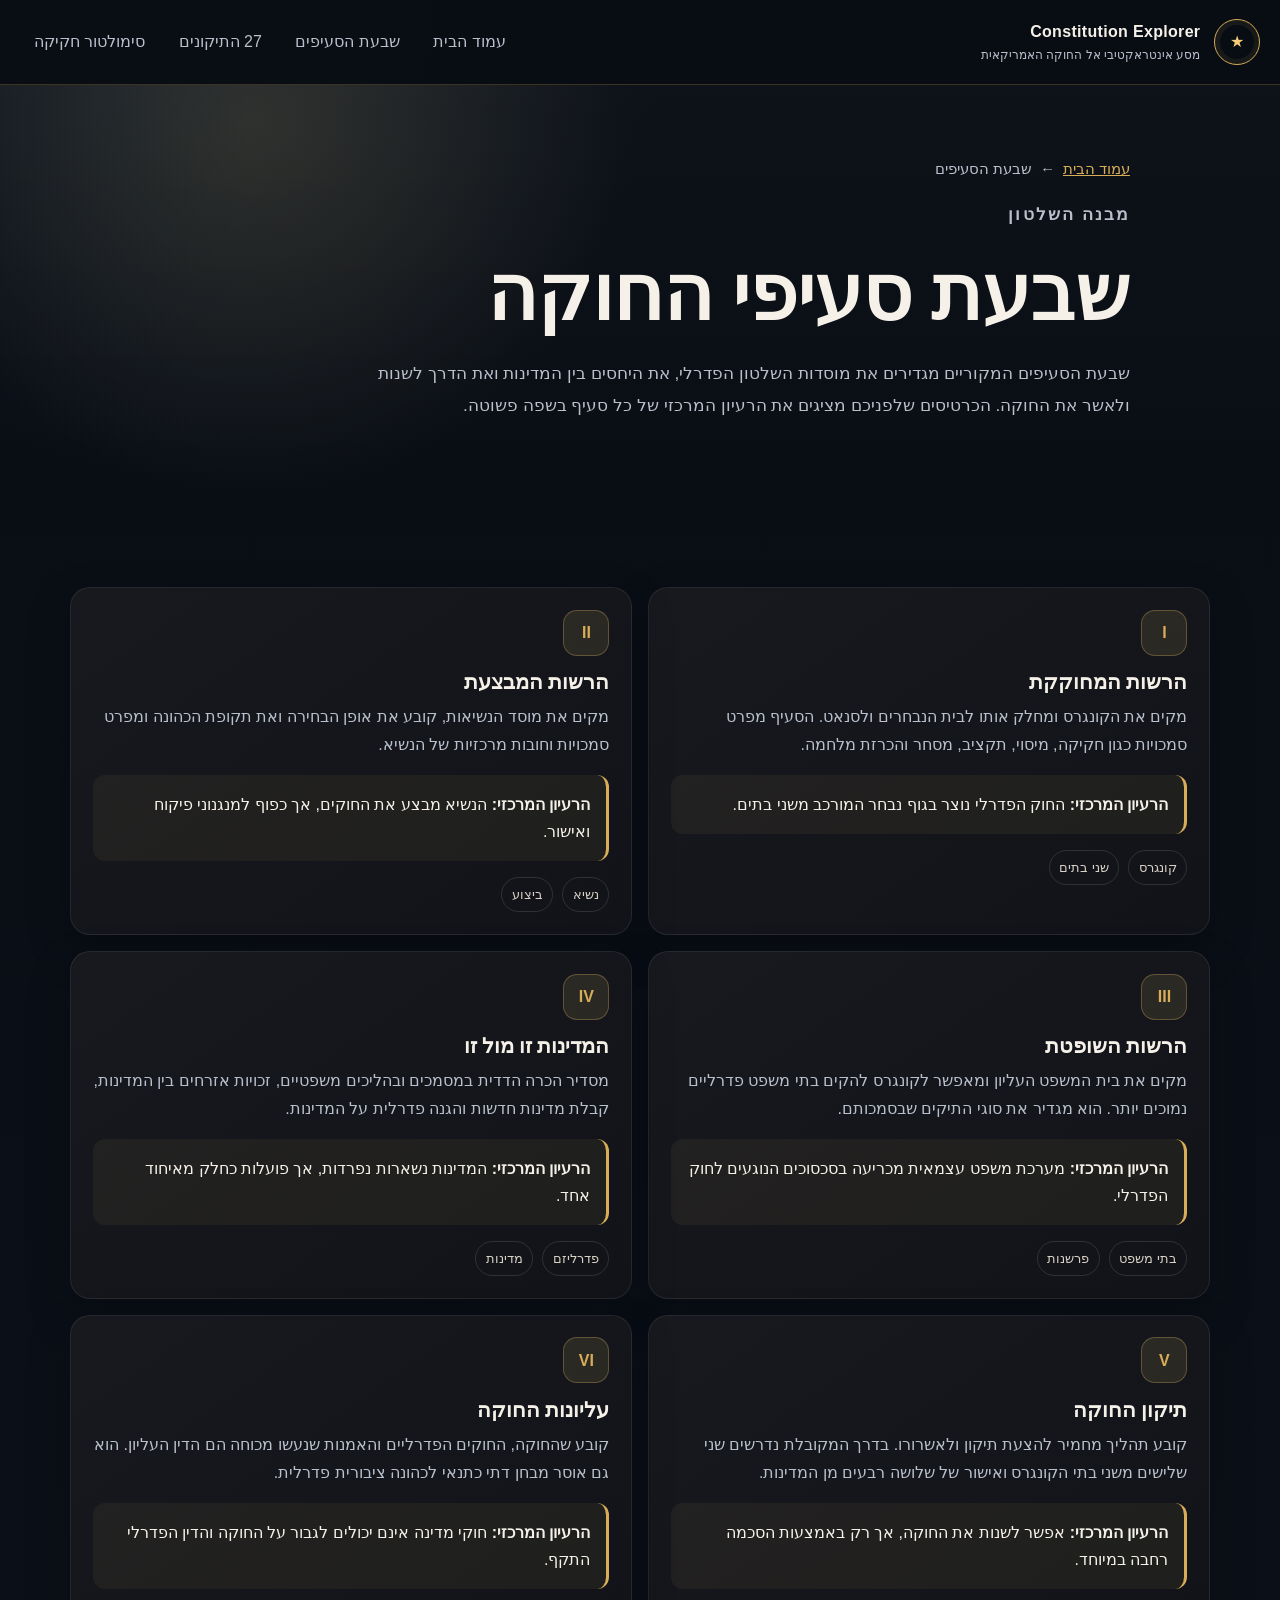
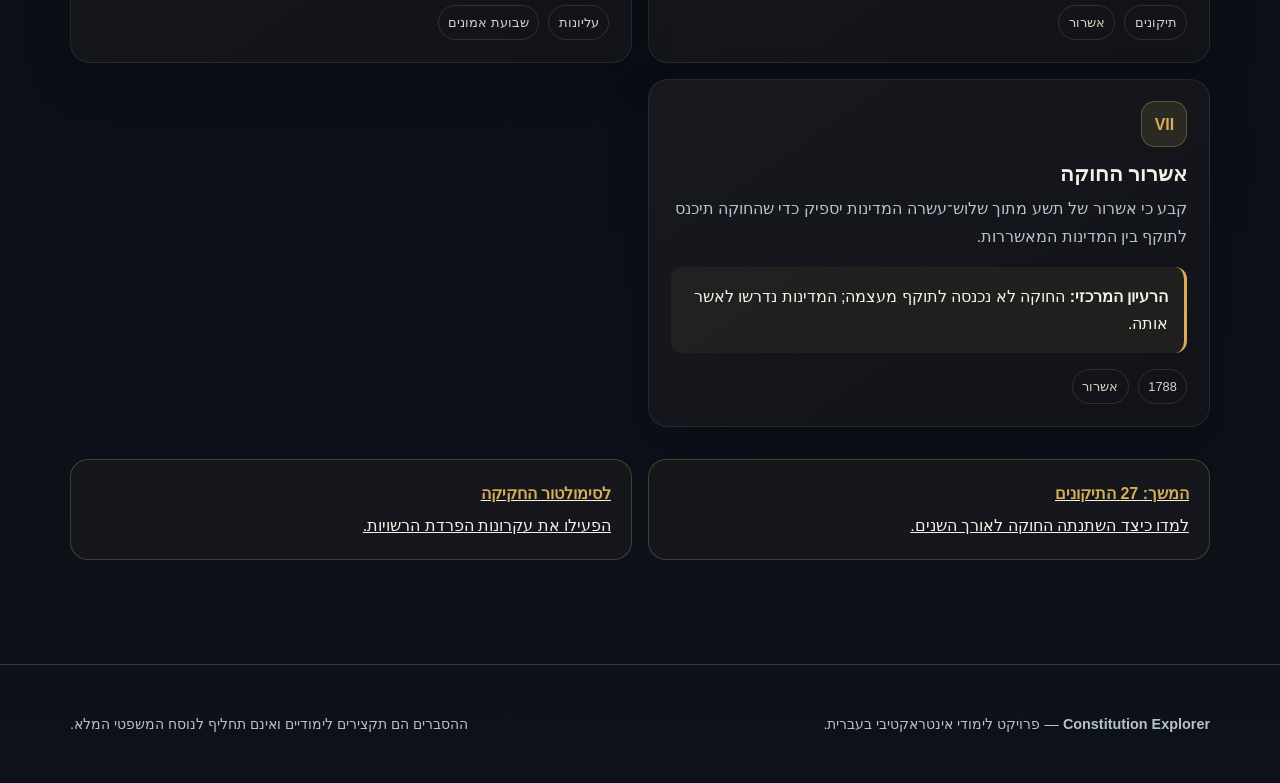
==== articles.html @ ab350a24 "Add interactive guide to the seven Constitution articles" ====
<!DOCTYPE html>
<html lang="he" dir="rtl">
<head>
  <meta charset="UTF-8">
  <meta name="viewport" content="width=device-width, initial-scale=1.0">
  <meta name="description" content="מדריך בעברית לשבעת סעיפי החוקה האמריקאית.">
  <title>שבעת סעיפי החוקה | Constitution Explorer</title>
  <link rel="stylesheet" href="css/main.css">
  <link rel="stylesheet" href="css/mobile-nav-fix.css">
  <link rel="stylesheet" href="css/content-pages.css">
</head>
<body>
<a class="skip-link" href="#main-content">דלג לתוכן הראשי</a>
<header class="site-header"><div class="nav-shell">
<a class="brand" href="index.html"><span class="brand-seal">★</span><span><strong>Constitution Explorer</strong><small>מסע אינטראקטיבי אל החוקה האמריקאית</small></span></a>
<button class="menu-toggle" type="button" aria-expanded="false" aria-controls="main-navigation" aria-label="פתיחת תפריט הניווט"><span></span><span></span><span></span></button>
<nav id="main-navigation" class="main-nav" aria-label="ניווט ראשי"><a href="index.html">עמוד הבית</a><a href="articles.html" aria-current="page">שבעת הסעיפים</a><a href="amendments.html">27 התיקונים</a><a href="index.html#simulator">סימולטור חקיקה</a></nav>
</div></header>
<main id="main-content">
<section class="page-hero"><div class="container"><div class="breadcrumb"><a href="index.html">עמוד הבית</a><span>←</span><span>שבעת הסעיפים</span></div><p class="eyebrow">מבנה השלטון</p><h1>שבעת סעיפי החוקה</h1><p>שבעת הסעיפים המקוריים מגדירים את מוסדות השלטון הפדרלי, את היחסים בין המדינות ואת הדרך לשנות ולאשר את החוקה. הכרטיסים שלפניכם מציגים את הרעיון המרכזי של כל סעיף בשפה פשוטה.</p></div></section>
<section class="section-pad"><div class="container"><div class="article-grid">
<article class="article-card"><span class="article-number">I</span><h2>הרשות המחוקקת</h2><p>מקים את הקונגרס ומחלק אותו לבית הנבחרים ולסנאט. הסעיף מפרט סמכויות כגון חקיקה, מיסוי, תקציב, מסחר והכרזת מלחמה.</p><div class="learning-note"><strong>הרעיון המרכזי:</strong> החוק הפדרלי נוצר בגוף נבחר המורכב משני בתים.</div><div class="card-meta"><span class="tag">קונגרס</span><span class="tag">שני בתים</span></div></article>
<article class="article-card"><span class="article-number">II</span><h2>הרשות המבצעת</h2><p>מקים את מוסד הנשיאות, קובע את אופן הבחירה ואת תקופת הכהונה ומפרט סמכויות וחובות מרכזיות של הנשיא.</p><div class="learning-note"><strong>הרעיון המרכזי:</strong> הנשיא מבצע את החוקים, אך כפוף למנגנוני פיקוח ואישור.</div><div class="card-meta"><span class="tag">נשיא</span><span class="tag">ביצוע</span></div></article>
<article class="article-card"><span class="article-number">III</span><h2>הרשות השופטת</h2><p>מקים את בית המשפט העליון ומאפשר לקונגרס להקים בתי משפט פדרליים נמוכים יותר. הוא מגדיר את סוגי התיקים שבסמכותם.</p><div class="learning-note"><strong>הרעיון המרכזי:</strong> מערכת משפט עצמאית מכריעה בסכסוכים הנוגעים לחוק הפדרלי.</div><div class="card-meta"><span class="tag">בתי משפט</span><span class="tag">פרשנות</span></div></article>
<article class="article-card"><span class="article-number">IV</span><h2>המדינות זו מול זו</h2><p>מסדיר הכרה הדדית במסמכים ובהליכים משפטיים, זכויות אזרחים בין המדינות, קבלת מדינות חדשות והגנה פדרלית על המדינות.</p><div class="learning-note"><strong>הרעיון המרכזי:</strong> המדינות נשארות נפרדות, אך פועלות כחלק מאיחוד אחד.</div><div class="card-meta"><span class="tag">פדרליזם</span><span class="tag">מדינות</span></div></article>
<article class="article-card"><span class="article-number">V</span><h2>תיקון החוקה</h2><p>קובע תהליך מחמיר להצעת תיקון ולאשרורו. בדרך המקובלת נדרשים שני שלישים משני בתי הקונגרס ואישור של שלושה רבעים מן המדינות.</p><div class="learning-note"><strong>הרעיון המרכזי:</strong> אפשר לשנות את החוקה, אך רק באמצעות הסכמה רחבה במיוחד.</div><div class="card-meta"><span class="tag">תיקונים</span><span class="tag">אשרור</span></div></article>
<article class="article-card"><span class="article-number">VI</span><h2>עליונות החוקה</h2><p>קובע שהחוקה, החוקים הפדרליים והאמנות שנעשו מכוחה הם הדין העליון. הוא גם אוסר מבחן דתי כתנאי לכהונה ציבורית פדרלית.</p><div class="learning-note"><strong>הרעיון המרכזי:</strong> חוקי מדינה אינם יכולים לגבור על החוקה והדין הפדרלי התקף.</div><div class="card-meta"><span class="tag">עליונות</span><span class="tag">שבועת אמונים</span></div></article>
<article class="article-card"><span class="article-number">VII</span><h2>אשרור החוקה</h2><p>קבע כי אשרור של תשע מתוך שלוש־עשרה המדינות יספיק כדי שהחוקה תיכנס לתוקף בין המדינות המאשררות.</p><div class="learning-note"><strong>הרעיון המרכזי:</strong> החוקה לא נכנסה לתוקף מעצמה; המדינות נדרשו לאשר אותה.</div><div class="card-meta"><span class="tag">1788</span><span class="tag">אשרור</span></div></article>
</div><div class="page-links"><a class="page-link" href="amendments.html"><strong>המשך: 27 התיקונים</strong><span>למדו כיצד השתנתה החוקה לאורך השנים.</span></a><a class="page-link" href="index.html#simulator"><strong>לסימולטור החקיקה</strong><span>הפעילו את עקרונות הפרדת הרשויות.</span></a></div></div></section>
</main>
<footer class="site-footer"><div class="container footer-inner"><p><strong>Constitution Explorer</strong> — פרויקט לימודי אינטראקטיבי בעברית.</p><p>ההסברים הם תקצירים לימודיים ואינם תחליף לנוסח המשפטי המלא.</p></div></footer>
<script src="js/main.js"></script>
</body></html>
---- css/main.css ----
:root {
  --bg: #090d14;
  --bg-soft: #0f1622;
  --panel: #151d2b;
  --panel-2: #1b2535;
  --text: #f5f1e8;
  --muted: #b8c0cc;
  --gold: #d7ad58;
  --gold-bright: #f2cc76;
  --red: #a83f4c;
  --blue: #315d89;
  --border: rgba(215, 173, 88, 0.24);
  --shadow: 0 24px 60px rgba(0, 0, 0, 0.34);
  --radius: 22px;
}

* { box-sizing: border-box; }
html { scroll-behavior: smooth; }
body {
  margin: 0;
  background:
    radial-gradient(circle at 15% 0%, rgba(49, 93, 137, 0.16), transparent 30rem),
    linear-gradient(180deg, #090d14 0%, #0c111a 100%);
  color: var(--text);
  font-family: Arial, "Noto Sans Hebrew", sans-serif;
  line-height: 1.7;
}
button, a { font: inherit; }
a { color: inherit; }
button { cursor: pointer; }

.skip-link {
  position: absolute;
  right: 1rem;
  top: -5rem;
  z-index: 100;
  padding: .75rem 1rem;
  background: var(--gold-bright);
  color: #111;
  border-radius: 10px;
}
.skip-link:focus { top: 1rem; }

.container { width: min(1140px, calc(100% - 2rem)); margin-inline: auto; }
.section-pad { padding: 6.5rem 0; }

.site-header {
  position: static;
  z-index: 10;
  border-bottom: 1px solid var(--border);
  background: rgba(9, 13, 20, 0.96);
}
.nav-shell {
  width: min(1240px, calc(100% - 2rem));
  margin-inline: auto;
  min-height: 84px;
  display: flex;
  align-items: center;
  justify-content: space-between;
  gap: 2rem;
}
.brand {
  display: flex;
  align-items: center;
  gap: .85rem;
  text-decoration: none;
}
.brand-seal {
  width: 46px;
  height: 46px;
  display: grid;
  place-items: center;
  border: 1px solid var(--gold);
  border-radius: 50%;
  color: var(--gold-bright);
  box-shadow: inset 0 0 0 5px rgba(215,173,88,.08);
}
.brand strong { display: block; letter-spacing: .02em; }
.brand small { display: block; color: var(--muted); font-size: .75rem; }
.main-nav { display: flex; gap: .4rem; align-items: center; }
.main-nav a {
  text-decoration: none;
  color: var(--muted);
  padding: .65rem .85rem;
  border-radius: 10px;
  transition: .2s ease;
}
.main-nav a:hover, .main-nav a:focus-visible { color: var(--text); background: rgba(255,255,255,.05); }

.menu-toggle {
  display: none;
  width: 48px;
  height: 48px;
  border-radius: 12px;
  border: 1px solid var(--border);
  background: var(--panel);
  padding: 11px;
}
.menu-toggle span {
  display: block;
  height: 2px;
  margin: 5px 0;
  background: var(--text);
  transition: .25s ease;
}
.menu-toggle.open span:nth-child(1) { transform: translateY(7px) rotate(45deg); }
.menu-toggle.open span:nth-child(2) { opacity: 0; }
.menu-toggle.open span:nth-child(3) { transform: translateY(-7px) rotate(-45deg); }

.hero { position: relative; overflow: hidden; min-height: 720px; display: grid; align-items: center; }
.hero-glow {
  position: absolute;
  inset: 0;
  background:
    linear-gradient(90deg, rgba(9,13,20,.1), rgba(9,13,20,.68)),
    radial-gradient(circle at 72% 44%, rgba(215,173,88,.13), transparent 24rem);
  pointer-events: none;
}
.hero-grid { position: relative; display: grid; grid-template-columns: 1.1fr .9fr; gap: 4rem; align-items: center; }
.eyebrow { color: var(--gold-bright); font-weight: 700; letter-spacing: .12em; text-transform: uppercase; font-size: .78rem; }
h1, h2, h3 { line-height: 1.2; margin-top: 0; }
h1 { font-family: Georgia, serif; font-size: clamp(3rem, 7vw, 6.6rem); margin-bottom: 1.35rem; max-width: 900px; }
h2 { font-family: Georgia, serif; font-size: clamp(2.2rem, 4.5vw, 4rem); margin-bottom: 1rem; }
h3 { font-size: 1.25rem; }
.lead { font-size: clamp(1.08rem, 2vw, 1.35rem); color: var(--muted); max-width: 720px; }
.hero-actions { display: flex; flex-wrap: wrap; gap: .9rem; margin: 2rem 0 2.4rem; }
.button {
  display: inline-flex;
  align-items: center;
  justify-content: center;
  min-height: 50px;
  padding: .75rem 1.25rem;
  border-radius: 12px;
  border: 1px solid transparent;
  text-decoration: none;
  font-weight: 700;
}
.button.primary { background: var(--gold-bright); color: #17120a; box-shadow: 0 10px 28px rgba(215,173,88,.22); }
.button.secondary { background: transparent; border-color: var(--border); color: var(--text); }
.button.compact { min-height: 44px; }
.hero-facts { display: flex; gap: 2.6rem; margin: 0; }
.hero-facts div { display: grid; }
.hero-facts dt { color: var(--gold-bright); font-family: Georgia, serif; font-size: 2.2rem; font-weight: 700; }
.hero-facts dd { margin: 0; color: var(--muted); font-size: .9rem; }

.constitution-visual { display: grid; place-items: center; min-height: 500px; perspective: 900px; }
.parchment {
  width: min(420px, 90%);
  aspect-ratio: .73;
  position: relative;
  padding: 4rem 3rem;
  border-radius: 10px 28px 12px 24px;
  transform: rotate(-4deg);
  color: #2b2218;
  background:
    linear-gradient(rgba(255,255,255,.12), rgba(82,54,20,.1)),
    #d8c498;
  box-shadow: var(--shadow), inset 0 0 65px rgba(75,49,17,.18);
}
.parchment::before, .parchment::after {
  content: "";
  position: absolute;
  left: -3%; right: -3%;
  height: 34px;
  border-radius: 50%;
  background: #b99f6b;
  box-shadow: inset 0 7px 12px rgba(64,38,11,.2);
}
.parchment::before { top: -12px; }
.parchment::after { bottom: -12px; }
.script-title { font-family: Georgia, serif; font-size: clamp(2rem, 5vw, 3.5rem); margin: 1rem 0 2rem; }
.ink-line { height: 4px; background: rgba(52,38,22,.55); margin: 1.1rem 0; width: 85%; }
.ink-line.wide { width: 100%; }
.ink-line.short { width: 62%; }
.seal {
  position: absolute;
  left: 2.4rem;
  bottom: 3rem;
  width: 78px;
  height: 78px;
  display: grid;
  place-items: center;
  border-radius: 50%;
  background: #8e2634;
  color: #e7c178;
  border: 5px double #e7c178;
  font-family: Georgia, serif;
  font-weight: 700;
}
.quill { position: absolute; left: 2.5rem; top: 2rem; font-size: 2rem; }

.section-heading { max-width: 760px; margin-bottom: 3rem; }
.section-heading > p:last-child { color: var(--muted); font-size: 1.08rem; }
.panel-section { background: linear-gradient(180deg, rgba(255,255,255,.025), rgba(255,255,255,.01)); border-block: 1px solid rgba(255,255,255,.04); }
.timeline { display: grid; grid-template-columns: repeat(5, 1fr); gap: 1rem; }
.timeline article {
  position: relative;
  padding: 1.5rem;
  background: var(--panel);
  border: 1px solid var(--border);
  border-radius: var(--radius);
  min-height: 240px;
}
.timeline article::before { content: ""; position: absolute; top: -1px; right: 1.5rem; width: 38px; height: 3px; background: var(--gold-bright); }
.timeline time { color: var(--gold-bright); font-size: 1.55rem; font-family: Georgia, serif; font-weight: 700; }
.timeline p, .info-card p, .branch-card p { color: var(--muted); }
.cards-grid { display: grid; gap: 1.2rem; }
.structure-grid, .branches-grid { grid-template-columns: repeat(3, 1fr); }
.info-card, .branch-card {
  padding: 2rem;
  background: linear-gradient(145deg, var(--panel), var(--bg-soft));
  border: 1px solid rgba(255,255,255,.07);
  border-radius: var(--radius);
  box-shadow: 0 18px 45px rgba(0,0,0,.18);
}
.info-card > span { color: var(--gold-bright); font-family: Georgia, serif; font-size: 2rem; }
.branch-card { position: relative; overflow: hidden; }
.branch-card::after { content: ""; position: absolute; inset-inline-end: -40px; bottom: -40px; width: 120px; height: 120px; border-radius: 50%; opacity: .12; }
.branch-card.congress::after { background: var(--gold); }
.branch-card.executive::after { background: var(--red); }
.branch-card.judiciary::after { background: var(--blue); }
.icon { font-size: 2.4rem; margin-bottom: 1rem; }
.detail-button {
  border: 1px solid var(--border);
  background: transparent;
  color: var(--gold-bright);
  padding: .65rem .9rem;
  border-radius: 10px;
}
.branch-detail {
  margin-top: 1.25rem;
  padding: 1.2rem 1.4rem;
  border-right: 3px solid var(--gold-bright);
  background: rgba(215,173,88,.07);
  color: var(--muted);
  border-radius: 12px;
}

.simulator-section { background: #0a0f17; }
.simulator-layout { display: grid; grid-template-columns: .72fr 1.28fr; gap: 2rem; align-items: start; }
.simulator-card {
  background: linear-gradient(160deg, var(--panel-2), var(--panel));
  border: 1px solid var(--border);
  border-radius: 28px;
  padding: 2rem;
  box-shadow: var(--shadow);
}
.progress-track { display: flex; align-items: center; direction: ltr; margin-bottom: 2.2rem; }
.progress-step { width: 38px; height: 38px; border-radius: 50%; display: grid; place-items: center; border: 1px solid #596273; color: var(--muted); flex: 0 0 auto; }
.progress-step.active, .progress-step.done { background: var(--gold-bright); border-color: var(--gold-bright); color: #17120a; font-weight: 700; }
.progress-line { height: 2px; flex: 1; background: #596273; }
.progress-line.done { background: var(--gold-bright); }
.simulation-content { min-height: 330px; }
.simulation-content h3 { font-size: 1.7rem; }
.simulation-content p { color: var(--muted); }
.choice-list { display: grid; gap: .8rem; margin-top: 1.5rem; }
.choice-list button {
  text-align: right;
  padding: 1rem;
  border: 1px solid rgba(255,255,255,.09);
  border-radius: 12px;
  background: rgba(255,255,255,.04);
  color: var(--text);
}
.choice-list button:hover, .choice-list button:focus-visible { border-color: var(--gold-bright); background: rgba(215,173,88,.08); }
.result-badge { display: inline-block; padding: .4rem .75rem; margin-bottom: 1rem; border-radius: 999px; background: rgba(215,173,88,.12); color: var(--gold-bright); }

.quiz-box { background: var(--panel); border: 1px solid var(--border); border-radius: 28px; padding: clamp(1.5rem, 4vw, 3rem); }
.quiz-options { display: grid; grid-template-columns: repeat(3, 1fr); gap: .8rem; }
.quiz-options button { padding: 1rem; border: 1px solid rgba(255,255,255,.09); border-radius: 12px; background: var(--bg-soft); color: var(--text); }
.quiz-options button:hover { border-color: var(--gold-bright); }
.quiz-feedback { min-height: 1.8rem; color: var(--gold-bright); font-weight: 700; }

.site-footer { border-top: 1px solid var(--border); padding: 2rem 0; color: var(--muted); }
.footer-inner { display: flex; justify-content: space-between; gap: 1rem; font-size: .9rem; }

@media (max-width: 980px) {
  .menu-toggle { display: block; }
  .nav-shell { position: relative; }
  .main-nav {
    display: none;
    position: absolute;
    top: calc(100% + 1px);
    right: 0;
    left: 0;
    padding: .8rem;
    background: #0d131d;
    border: 1px solid var(--border);
    border-radius: 0 0 16px 16px;
    box-shadow: var(--shadow);
  }
  .main-nav.open { display: grid; }
  .main-nav a { padding: .85rem 1rem; }
  .hero-grid, .simulator-layout { grid-template-columns: 1fr; }
  .hero { min-height: auto; }
  .constitution-visual { min-height: 430px; }
  .timeline { grid-template-columns: repeat(2, 1fr); }
  .structure-grid, .branches-grid { grid-template-columns: 1fr; }
}

@media (max-width: 640px) {
  .section-pad { padding: 4.5rem 0; }
  .nav-shell { min-height: 72px; }
  .brand small { display: none; }
  .brand strong { font-size: .95rem; }
  .hero-grid { gap: 2rem; }
  h1 { font-size: clamp(2.7rem, 15vw, 4.4rem); }
  .hero-facts { gap: 1.3rem; justify-content: space-between; }
  .hero-facts dt { font-size: 1.8rem; }
  .constitution-visual { min-height: 360px; }
  .parchment { padding: 3rem 2rem; }
  .timeline { grid-template-columns: 1fr; }
  .timeline article { min-height: auto; }
  .quiz-options { grid-template-columns: 1fr; }
  .footer-inner { flex-direction: column; }
}

@media (prefers-reduced-motion: reduce) {
  html { scroll-behavior: auto; }
  *, *::before, *::after { animation-duration: .01ms !important; transition-duration: .01ms !important; }
}
---- css/mobile-nav-fix.css ----
@media (max-width: 980px) {
  .site-header {
    position: relative;
    z-index: 100;
    background: #090d14;
  }

  .main-nav {
    z-index: 200;
    background: #111a27;
    border: 1px solid rgba(242, 204, 118, 0.45);
    box-shadow: 0 22px 50px rgba(0, 0, 0, 0.72);
    opacity: 1;
    backdrop-filter: none;
    -webkit-backdrop-filter: none;
  }

  .main-nav.open {
    display: grid;
  }

  .main-nav a {
    display: block;
    color: #f5f1e8;
    background: #182334;
    border: 1px solid rgba(255, 255, 255, 0.08);
    font-weight: 700;
  }

  .main-nav a + a {
    margin-top: 0.45rem;
  }

  .main-nav a:hover,
  .main-nav a:focus-visible {
    color: #17120a;
    background: #f2cc76;
    border-color: #f2cc76;
  }

  .menu-toggle {
    background: #182334;
    border-color: rgba(242, 204, 118, 0.55);
    box-shadow: 0 8px 22px rgba(0, 0, 0, 0.38);
  }
}
---- css/content-pages.css ----
.page-hero{padding:72px 0 44px;background:radial-gradient(circle at 20% 10%,rgba(201,167,92,.16),transparent 34%),linear-gradient(180deg,rgba(255,255,255,.02),transparent)}.page-hero .container{max-width:980px}.page-hero h1{font-size:clamp(2.25rem,7vw,4.8rem);margin:.35rem 0 1rem}.page-hero p{max-width:760px;color:var(--muted);font-size:1.08rem;line-height:1.85}.breadcrumb{display:flex;gap:.5rem;flex-wrap:wrap;color:var(--muted);font-size:.92rem}.breadcrumb a{color:var(--gold)}.content-toolbar{display:flex;gap:.75rem;flex-wrap:wrap;margin:0 0 1.5rem}.filter-button{border:1px solid rgba(201,167,92,.35);background:#17191f;color:#f5f0e7;padding:.75rem 1rem;border-radius:999px;cursor:pointer;font:inherit}.filter-button.active,.filter-button:hover{background:var(--gold);color:#111}.article-grid,.amendments-grid{display:grid;grid-template-columns:repeat(2,minmax(0,1fr));gap:1rem}.article-card,.amendment-card{background:linear-gradient(145deg,#17191f,#111318);border:1px solid rgba(255,255,255,.08);border-radius:20px;padding:1.35rem;box-shadow:0 18px 45px rgba(0,0,0,.22)}.article-number,.amendment-number{display:inline-grid;place-items:center;min-width:46px;height:46px;padding:0 .75rem;border-radius:14px;background:rgba(201,167,92,.13);border:1px solid rgba(201,167,92,.35);color:var(--gold);font-weight:800}.article-card h2,.amendment-card h2{font-size:1.3rem;margin:.9rem 0 .5rem}.article-card p,.amendment-card p{color:var(--muted);line-height:1.75;margin:.4rem 0}.card-meta{display:flex;gap:.55rem;flex-wrap:wrap;margin-top:1rem}.tag{font-size:.8rem;border:1px solid rgba(255,255,255,.12);padding:.35rem .6rem;border-radius:999px;color:#d8d1c4}.learning-note{margin-top:1rem;padding:1rem;border-right:3px solid var(--gold);background:rgba(201,167,92,.07);border-radius:12px}.amendment-card[hidden]{display:none}.empty-state{display:none;text-align:center;padding:2rem;color:var(--muted)}.empty-state.show{display:block}.page-links{display:grid;grid-template-columns:repeat(2,minmax(0,1fr));gap:1rem;margin-top:2rem}.page-link{display:block;padding:1.25rem;border:1px solid rgba(201,167,92,.28);border-radius:18px;background:#15171c}.page-link strong{display:block;color:var(--gold);margin-bottom:.35rem}.home-card-link{display:block;color:inherit}.home-card-link:hover .info-card{transform:translateY(-4px);border-color:rgba(201,167,92,.45)}.info-card{transition:.2s ease}@media(max-width:760px){.article-grid,.amendments-grid,.page-links{grid-template-columns:1fr}.page-hero{padding-top:48px}.content-toolbar{gap:.5rem}.filter-button{padding:.65rem .8rem;font-size:.9rem}}
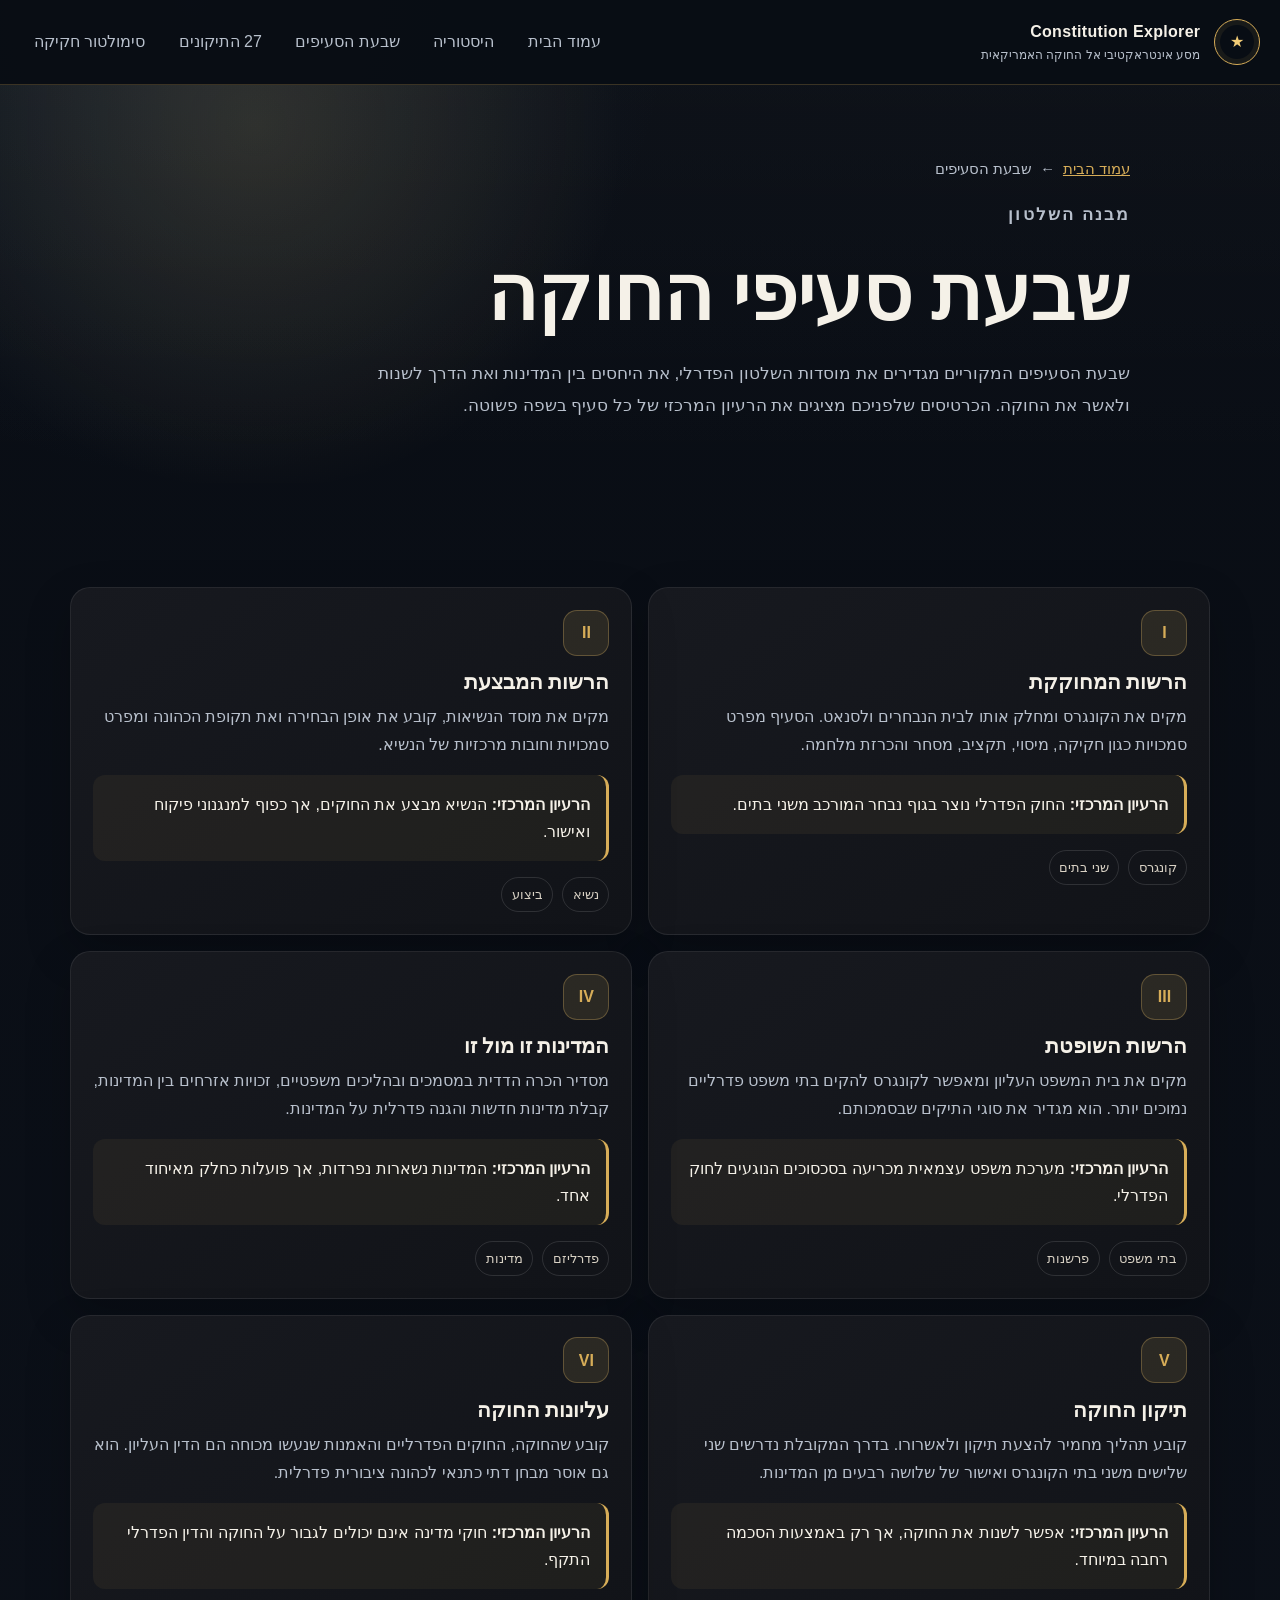
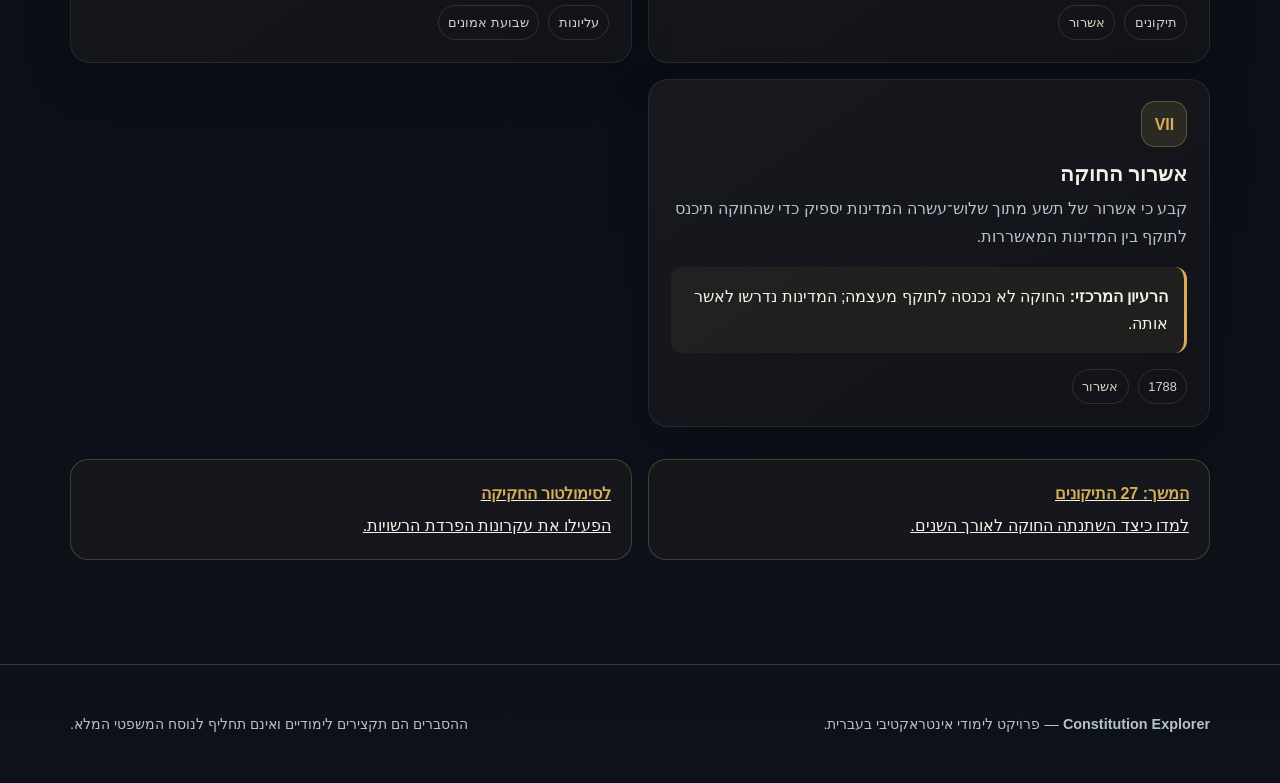
==== commit 0d0a44ae: "Add history page to articles navigation" ====
--- a/articles.html
+++ b/articles.html
@@ -14,7 +14,7 @@
 <header class="site-header"><div class="nav-shell">
 <a class="brand" href="index.html"><span class="brand-seal">★</span><span><strong>Constitution Explorer</strong><small>מסע אינטראקטיבי אל החוקה האמריקאית</small></span></a>
 <button class="menu-toggle" type="button" aria-expanded="false" aria-controls="main-navigation" aria-label="פתיחת תפריט הניווט"><span></span><span></span><span></span></button>
-<nav id="main-navigation" class="main-nav" aria-label="ניווט ראשי"><a href="index.html">עמוד הבית</a><a href="articles.html" aria-current="page">שבעת הסעיפים</a><a href="amendments.html">27 התיקונים</a><a href="index.html#simulator">סימולטור חקיקה</a></nav>
+<nav id="main-navigation" class="main-nav" aria-label="ניווט ראשי"><a href="index.html">עמוד הבית</a><a href="history.html">היסטוריה</a><a href="articles.html" aria-current="page">שבעת הסעיפים</a><a href="amendments.html">27 התיקונים</a><a href="index.html#simulator">סימולטור חקיקה</a></nav>
 </div></header>
 <main id="main-content">
 <section class="page-hero"><div class="container"><div class="breadcrumb"><a href="index.html">עמוד הבית</a><span>←</span><span>שבעת הסעיפים</span></div><p class="eyebrow">מבנה השלטון</p><h1>שבעת סעיפי החוקה</h1><p>שבעת הסעיפים המקוריים מגדירים את מוסדות השלטון הפדרלי, את היחסים בין המדינות ואת הדרך לשנות ולאשר את החוקה. הכרטיסים שלפניכם מציגים את הרעיון המרכזי של כל סעיף בשפה פשוטה.</p></div></section>
